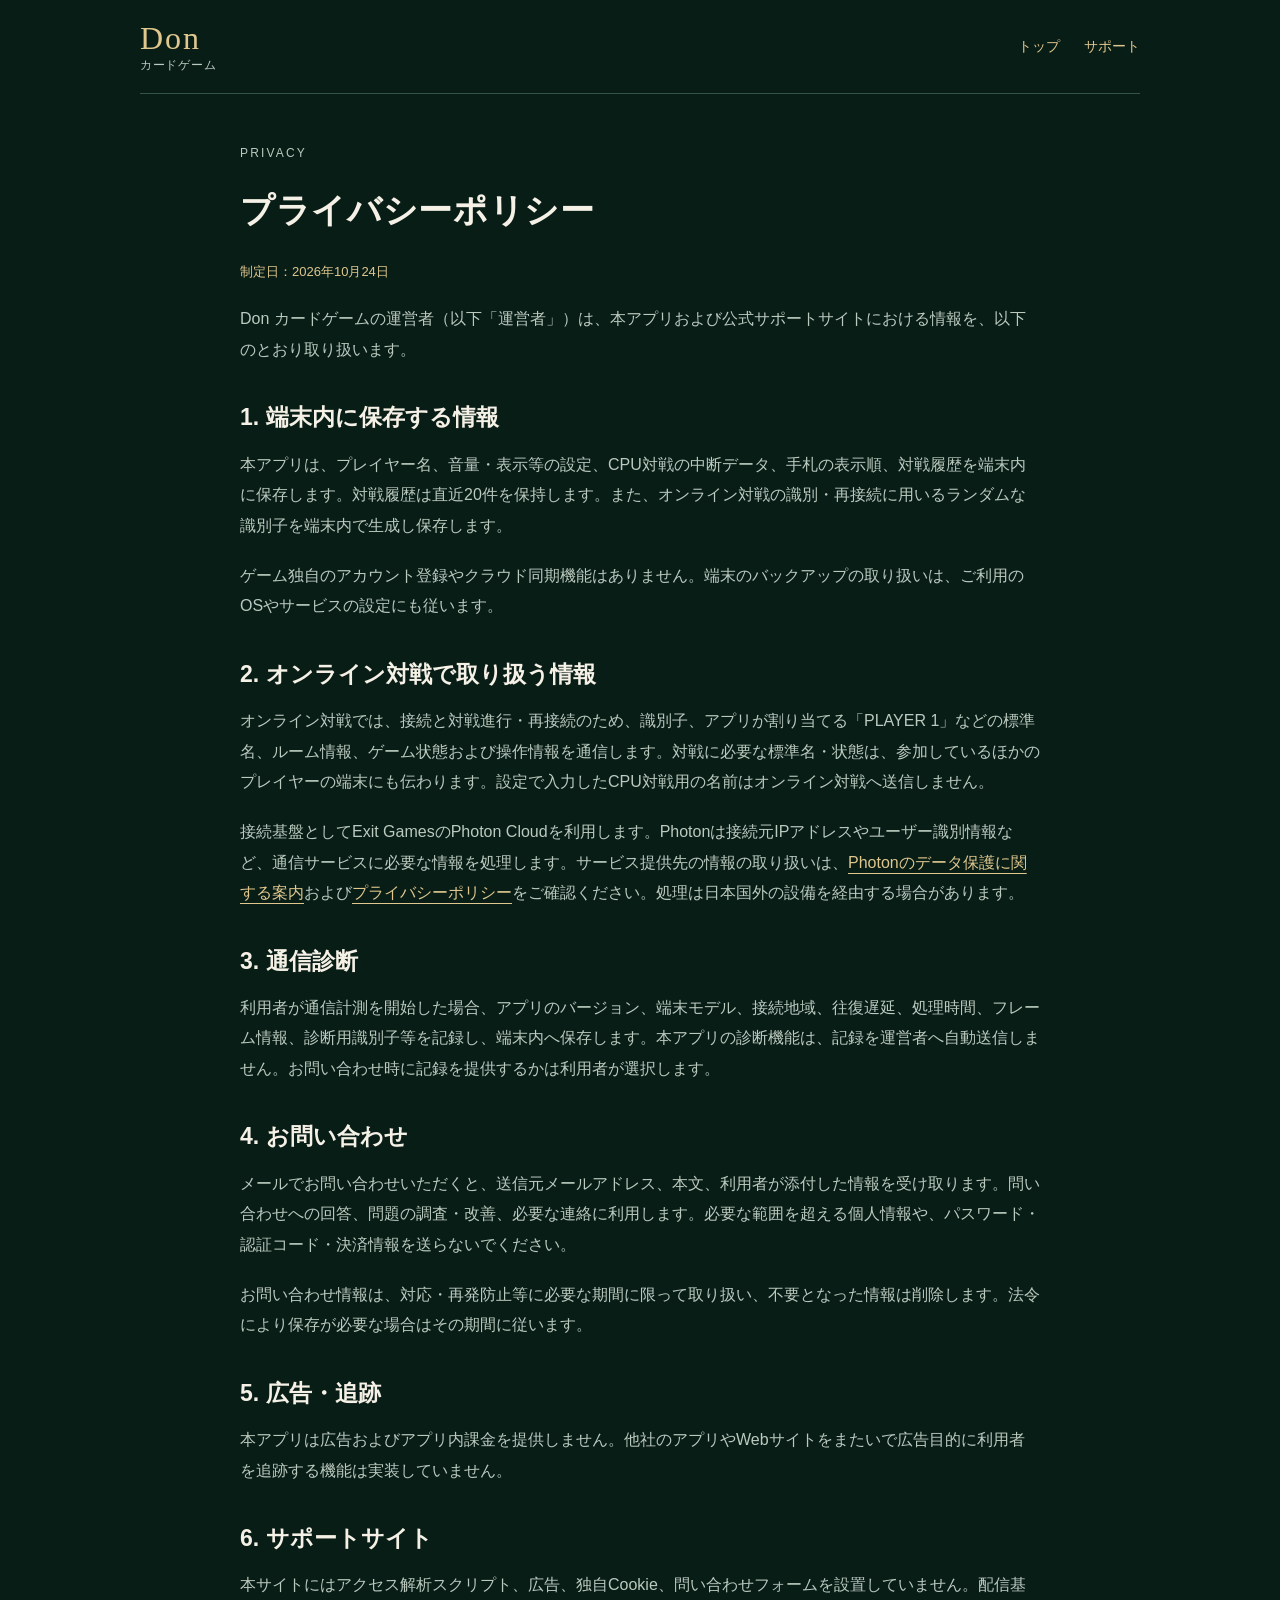
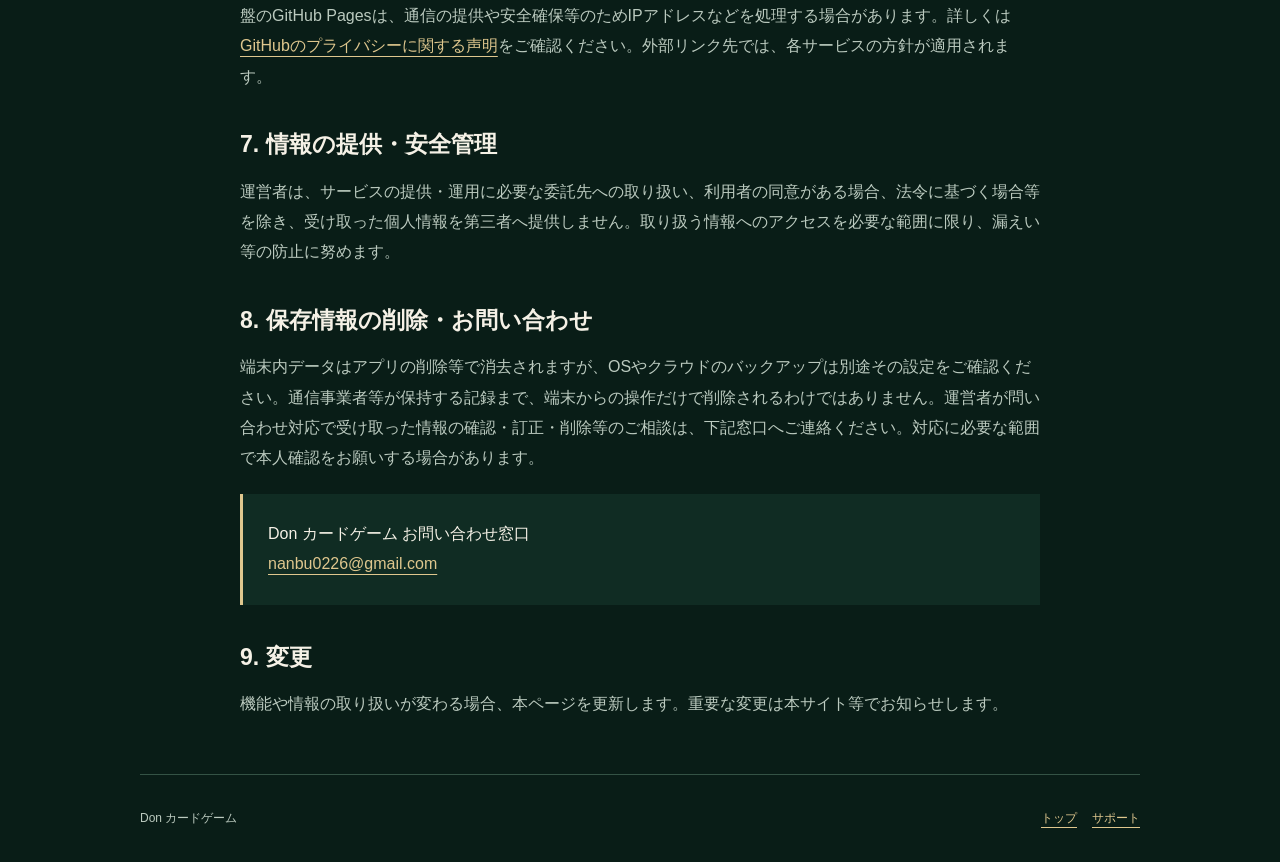
==== privacy.html @ 72e296f7 "Publish Don support and privacy pages for V16 release" ====
<!doctype html>
<html lang="ja"><head><meta charset="utf-8"><meta name="viewport" content="width=device-width,initial-scale=1"><meta name="description" content="Don カードゲームのプライバシーポリシー。オンライン対戦、端末保存、問い合わせにおける情報の取り扱いについて。"><meta name="theme-color" content="#091d17"><title>プライバシーポリシー｜Don カードゲーム</title><link rel="icon" href="assets/app-icon.png"><link rel="stylesheet" href="styles.css"></head>
<body><a class="skip" href="#main">本文へ移動</a><header><a class="brand" href="./">Don<span>カードゲーム</span></a><nav aria-label="メインメニュー"><a href="./">トップ</a><a href="support.html">サポート</a></nav></header>
<main id="main" class="document"><p class="eyebrow">PRIVACY</p><h1>プライバシーポリシー</h1><p class="meta">制定日：2026年10月24日</p><p>Don カードゲームの運営者（以下「運営者」）は、本アプリおよび公式サポートサイトにおける情報を、以下のとおり取り扱います。</p>
<h2>1. 端末内に保存する情報</h2><p>本アプリは、プレイヤー名、音量・表示等の設定、CPU対戦の中断データ、手札の表示順、対戦履歴を端末内に保存します。対戦履歴は直近20件を保持します。また、オンライン対戦の識別・再接続に用いるランダムな識別子を端末内で生成し保存します。</p><p>ゲーム独自のアカウント登録やクラウド同期機能はありません。端末のバックアップの取り扱いは、ご利用のOSやサービスの設定にも従います。</p>
<h2>2. オンライン対戦で取り扱う情報</h2><p>オンライン対戦では、接続と対戦進行・再接続のため、識別子、アプリが割り当てる「PLAYER 1」などの標準名、ルーム情報、ゲーム状態および操作情報を通信します。対戦に必要な標準名・状態は、参加しているほかのプレイヤーの端末にも伝わります。設定で入力したCPU対戦用の名前はオンライン対戦へ送信しません。</p><p>接続基盤としてExit GamesのPhoton Cloudを利用します。Photonは接続元IPアドレスやユーザー識別情報など、通信サービスに必要な情報を処理します。サービス提供先の情報の取り扱いは、<a href="https://www.photonengine.com/terms/gdpr">Photonのデータ保護に関する案内</a>および<a href="https://www.photonengine.com/terms/privacyandcookiepolicy">プライバシーポリシー</a>をご確認ください。処理は日本国外の設備を経由する場合があります。</p>
<h2>3. 通信診断</h2><p>利用者が通信計測を開始した場合、アプリのバージョン、端末モデル、接続地域、往復遅延、処理時間、フレーム情報、診断用識別子等を記録し、端末内へ保存します。本アプリの診断機能は、記録を運営者へ自動送信しません。お問い合わせ時に記録を提供するかは利用者が選択します。</p>
<h2>4. お問い合わせ</h2><p>メールでお問い合わせいただくと、送信元メールアドレス、本文、利用者が添付した情報を受け取ります。問い合わせへの回答、問題の調査・改善、必要な連絡に利用します。必要な範囲を超える個人情報や、パスワード・認証コード・決済情報を送らないでください。</p><p>お問い合わせ情報は、対応・再発防止等に必要な期間に限って取り扱い、不要となった情報は削除します。法令により保存が必要な場合はその期間に従います。</p>
<h2>5. 広告・追跡</h2><p>本アプリは広告およびアプリ内課金を提供しません。他社のアプリやWebサイトをまたいで広告目的に利用者を追跡する機能は実装していません。</p>
<h2>6. サポートサイト</h2><p>本サイトにはアクセス解析スクリプト、広告、独自Cookie、問い合わせフォームを設置していません。配信基盤のGitHub Pagesは、通信の提供や安全確保等のためIPアドレスなどを処理する場合があります。詳しくは<a href="https://docs.github.com/en/site-policy/privacy-policies/github-general-privacy-statement">GitHubのプライバシーに関する声明</a>をご確認ください。外部リンク先では、各サービスの方針が適用されます。</p>
<h2>7. 情報の提供・安全管理</h2><p>運営者は、サービスの提供・運用に必要な委託先への取り扱い、利用者の同意がある場合、法令に基づく場合等を除き、受け取った個人情報を第三者へ提供しません。取り扱う情報へのアクセスを必要な範囲に限り、漏えい等の防止に努めます。</p>
<h2>8. 保存情報の削除・お問い合わせ</h2><p>端末内データはアプリの削除等で消去されますが、OSやクラウドのバックアップは別途その設定をご確認ください。通信事業者等が保持する記録まで、端末からの操作だけで削除されるわけではありません。運営者が問い合わせ対応で受け取った情報の確認・訂正・削除等のご相談は、下記窓口へご連絡ください。対応に必要な範囲で本人確認をお願いする場合があります。</p><div class="contact">Don カードゲーム お問い合わせ窓口<br><a href="mailto:nanbu0226@gmail.com">nanbu0226@gmail.com</a></div>
<h2>9. 変更</h2><p>機能や情報の取り扱いが変わる場合、本ページを更新します。重要な変更は本サイト等でお知らせします。</p></main>
<footer><span>Don カードゲーム</span><div><a href="./">トップ</a><a href="support.html">サポート</a></div></footer></body></html>
---- styles.css ----
:root{color-scheme:dark;--bg:#091d17;--panel:#102c23;--line:#345345;--ink:#f5f1e6;--muted:#bbcabf;--gold:#dfc78e}*{box-sizing:border-box}html{scroll-behavior:smooth}body{margin:0;background:var(--bg);color:var(--ink);font:16px/1.9 -apple-system,BlinkMacSystemFont,"Hiragino Kaku Gothic ProN","Yu Gothic",sans-serif}a{color:var(--gold);text-underline-offset:5px}a:hover{color:#fff}a:focus-visible{outline:2px solid var(--gold);outline-offset:6px}header,main,footer{width:min(100% - 40px,1000px);margin-inline:auto}header{display:flex;align-items:center;justify-content:space-between;gap:20px;min-height:94px;border-bottom:1px solid var(--line)}.brand{font:32px Georgia,serif;text-decoration:none;letter-spacing:.06em}.brand span{font:12px/1.4 sans-serif;display:block;letter-spacing:.06em;color:var(--muted)}nav{display:flex;gap:24px;font-size:14px;flex-wrap:wrap}nav a{text-decoration:none}.hero{padding:85px 0 70px;display:grid;grid-template-columns:1fr 180px;gap:50px;align-items:center}.eyebrow{font-size:12px;letter-spacing:.18em;color:var(--gold);margin:0 0 20px}h1{font-size:clamp(30px,5vw,49px);line-height:1.5;letter-spacing:.02em;margin:0 0 24px}h2{font-size:24px;line-height:1.5;margin:0 0 20px}h3{font-size:18px;margin:0 0 10px}p{margin:0 0 20px}.lead{font-size:18px;color:var(--muted)}.icon{width:180px;height:180px;border-radius:35px;box-shadow:0 20px 60px #0006}.chips{display:flex;gap:10px;flex-wrap:wrap;margin:28px 0}.chips span{border:1px solid var(--line);padding:4px 15px;border-radius:30px;font-size:13px}.actions{display:flex;gap:16px;flex-wrap:wrap;margin-top:30px}.button{display:inline-block;text-decoration:none;padding:11px 24px;border:1px solid var(--gold);border-radius:6px}.button.primary{background:var(--gold);color:var(--bg)}section{padding:42px 0;border-top:1px solid var(--line)}.grid{display:grid;grid-template-columns:repeat(3,1fr);gap:24px}.card{background:var(--panel);padding:27px;border-radius:10px}.card p{color:var(--muted);font-size:14px;margin:0}.number{font:28px Georgia,serif;color:var(--gold);margin-bottom:18px;display:block}.document{max-width:800px;padding-top:48px;padding-bottom:35px}.document h1{font-size:34px}.document h2{font-size:23px;margin:35px 0 15px}.document p,.document li{color:var(--muted)}.document strong{color:var(--ink)}ul,ol{padding-left:24px}.note{font-size:13px;color:var(--muted)}.contact{padding:25px;background:var(--panel);border-left:3px solid var(--gold);overflow-wrap:anywhere}details{border-bottom:1px solid var(--line);padding:18px 0}summary{cursor:pointer;color:var(--ink);font-weight:600}details p{margin:14px 0 0}.meta{color:var(--gold)!important;font-size:13px}footer{padding:32px 0;border-top:1px solid var(--line);display:flex;justify-content:space-between;gap:15px;color:var(--muted);font-size:12px}footer a{margin-left:15px}.skip{position:absolute;left:12px;top:-100px;padding:8px;background:var(--panel)}.skip:focus{top:10px}@media(max-width:650px){header{min-height:100px;align-items:flex-start;padding:22px 0;gap:18px}nav{gap:8px 16px;justify-content:flex-end;font-size:12px}.hero{padding:46px 0;grid-template-columns:1fr;gap:25px}.hero .icon{grid-row:1;width:84px;height:84px;border-radius:19px}.grid{grid-template-columns:1fr;gap:15px}section{padding:32px 0}.document{padding-top:35px}.document h1{font-size:28px}footer{display:block}footer div{margin-top:8px}footer a{margin:0 16px 0 0}.lead{font-size:16px}}
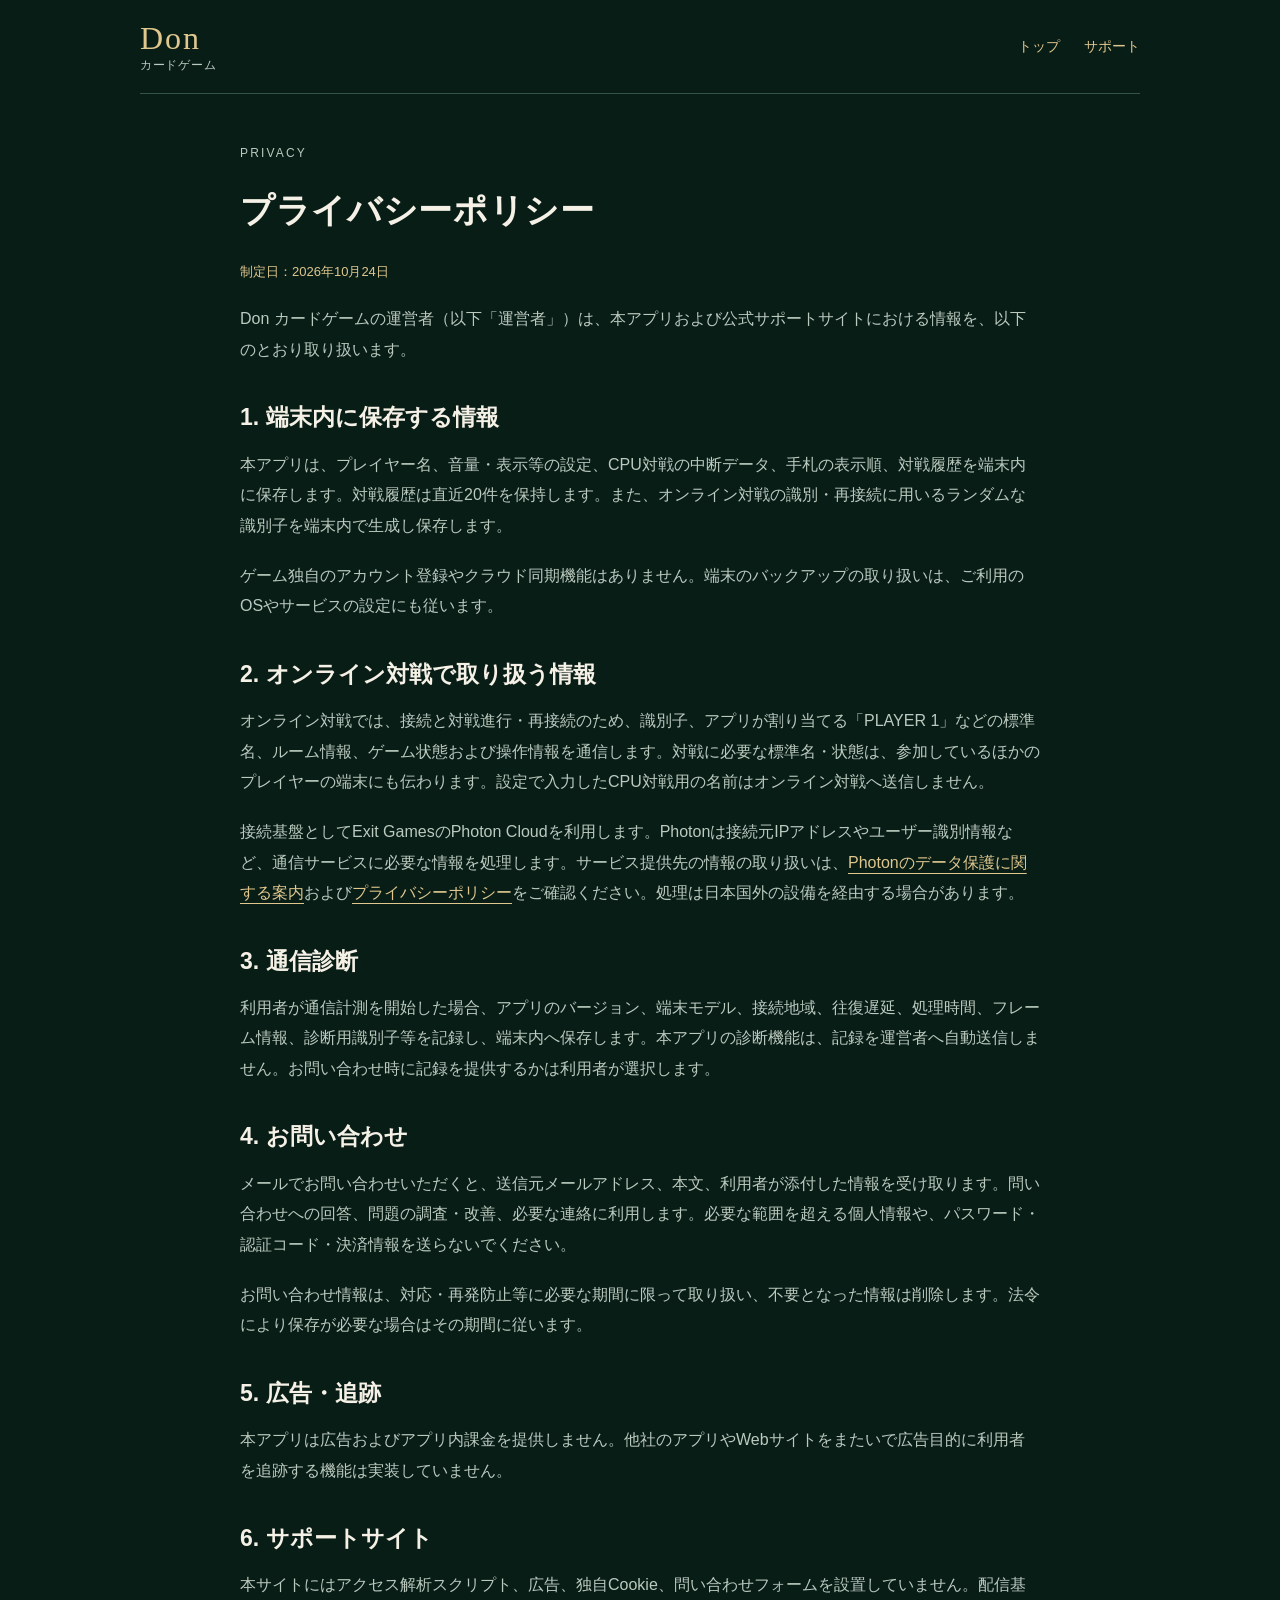
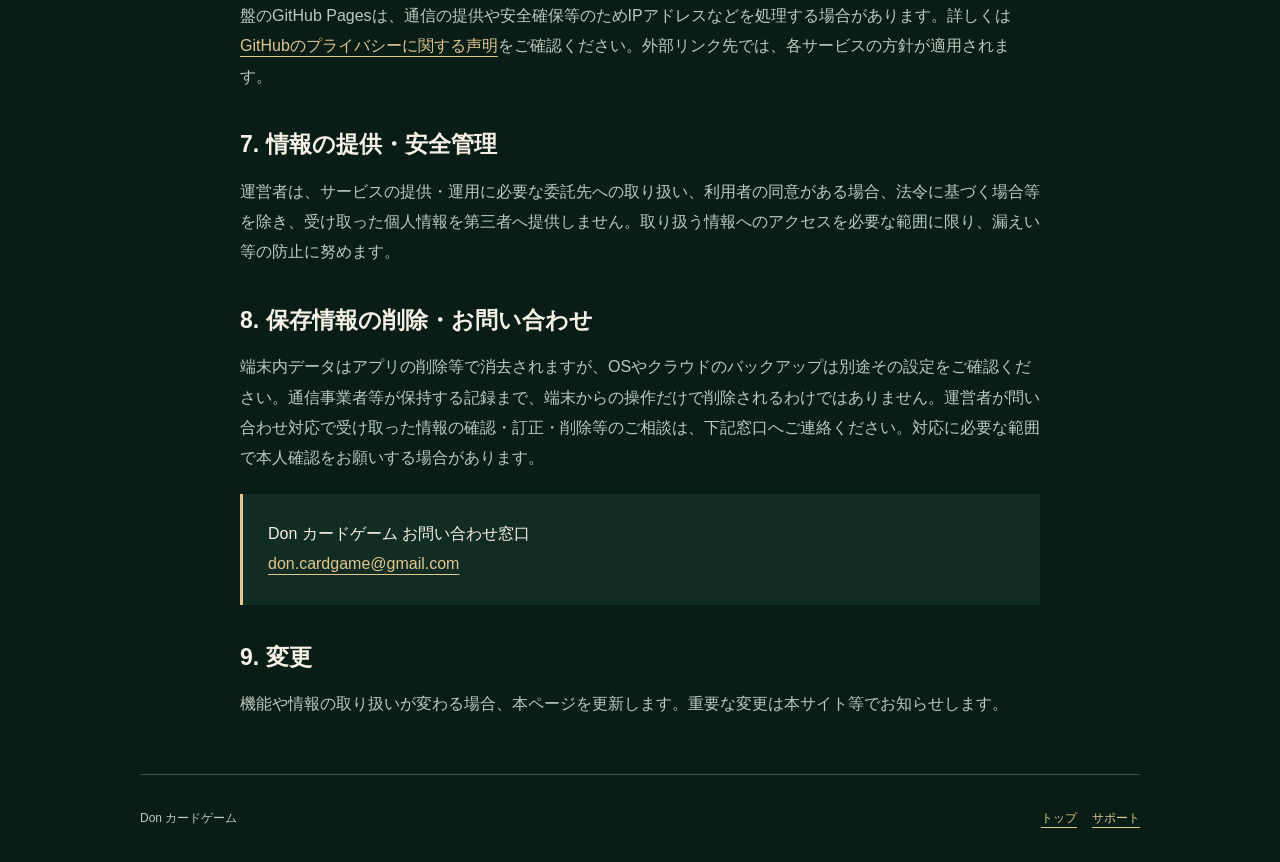
==== commit 08e3a8f0: "Use dedicated Don support email" ====
--- a/privacy.html
+++ b/privacy.html
@@ -9,6 +9,6 @@
 <h2>5. 広告・追跡</h2><p>本アプリは広告およびアプリ内課金を提供しません。他社のアプリやWebサイトをまたいで広告目的に利用者を追跡する機能は実装していません。</p>
 <h2>6. サポートサイト</h2><p>本サイトにはアクセス解析スクリプト、広告、独自Cookie、問い合わせフォームを設置していません。配信基盤のGitHub Pagesは、通信の提供や安全確保等のためIPアドレスなどを処理する場合があります。詳しくは<a href="https://docs.github.com/en/site-policy/privacy-policies/github-general-privacy-statement">GitHubのプライバシーに関する声明</a>をご確認ください。外部リンク先では、各サービスの方針が適用されます。</p>
 <h2>7. 情報の提供・安全管理</h2><p>運営者は、サービスの提供・運用に必要な委託先への取り扱い、利用者の同意がある場合、法令に基づく場合等を除き、受け取った個人情報を第三者へ提供しません。取り扱う情報へのアクセスを必要な範囲に限り、漏えい等の防止に努めます。</p>
-<h2>8. 保存情報の削除・お問い合わせ</h2><p>端末内データはアプリの削除等で消去されますが、OSやクラウドのバックアップは別途その設定をご確認ください。通信事業者等が保持する記録まで、端末からの操作だけで削除されるわけではありません。運営者が問い合わせ対応で受け取った情報の確認・訂正・削除等のご相談は、下記窓口へご連絡ください。対応に必要な範囲で本人確認をお願いする場合があります。</p><div class="contact">Don カードゲーム お問い合わせ窓口<br><a href="mailto:nanbu0226@gmail.com">nanbu0226@gmail.com</a></div>
+<h2>8. 保存情報の削除・お問い合わせ</h2><p>端末内データはアプリの削除等で消去されますが、OSやクラウドのバックアップは別途その設定をご確認ください。通信事業者等が保持する記録まで、端末からの操作だけで削除されるわけではありません。運営者が問い合わせ対応で受け取った情報の確認・訂正・削除等のご相談は、下記窓口へご連絡ください。対応に必要な範囲で本人確認をお願いする場合があります。</p><div class="contact">Don カードゲーム お問い合わせ窓口<br><a href="mailto:don.cardgame@gmail.com">don.cardgame@gmail.com</a></div>
 <h2>9. 変更</h2><p>機能や情報の取り扱いが変わる場合、本ページを更新します。重要な変更は本サイト等でお知らせします。</p></main>
 <footer><span>Don カードゲーム</span><div><a href="./">トップ</a><a href="support.html">サポート</a></div></footer></body></html>
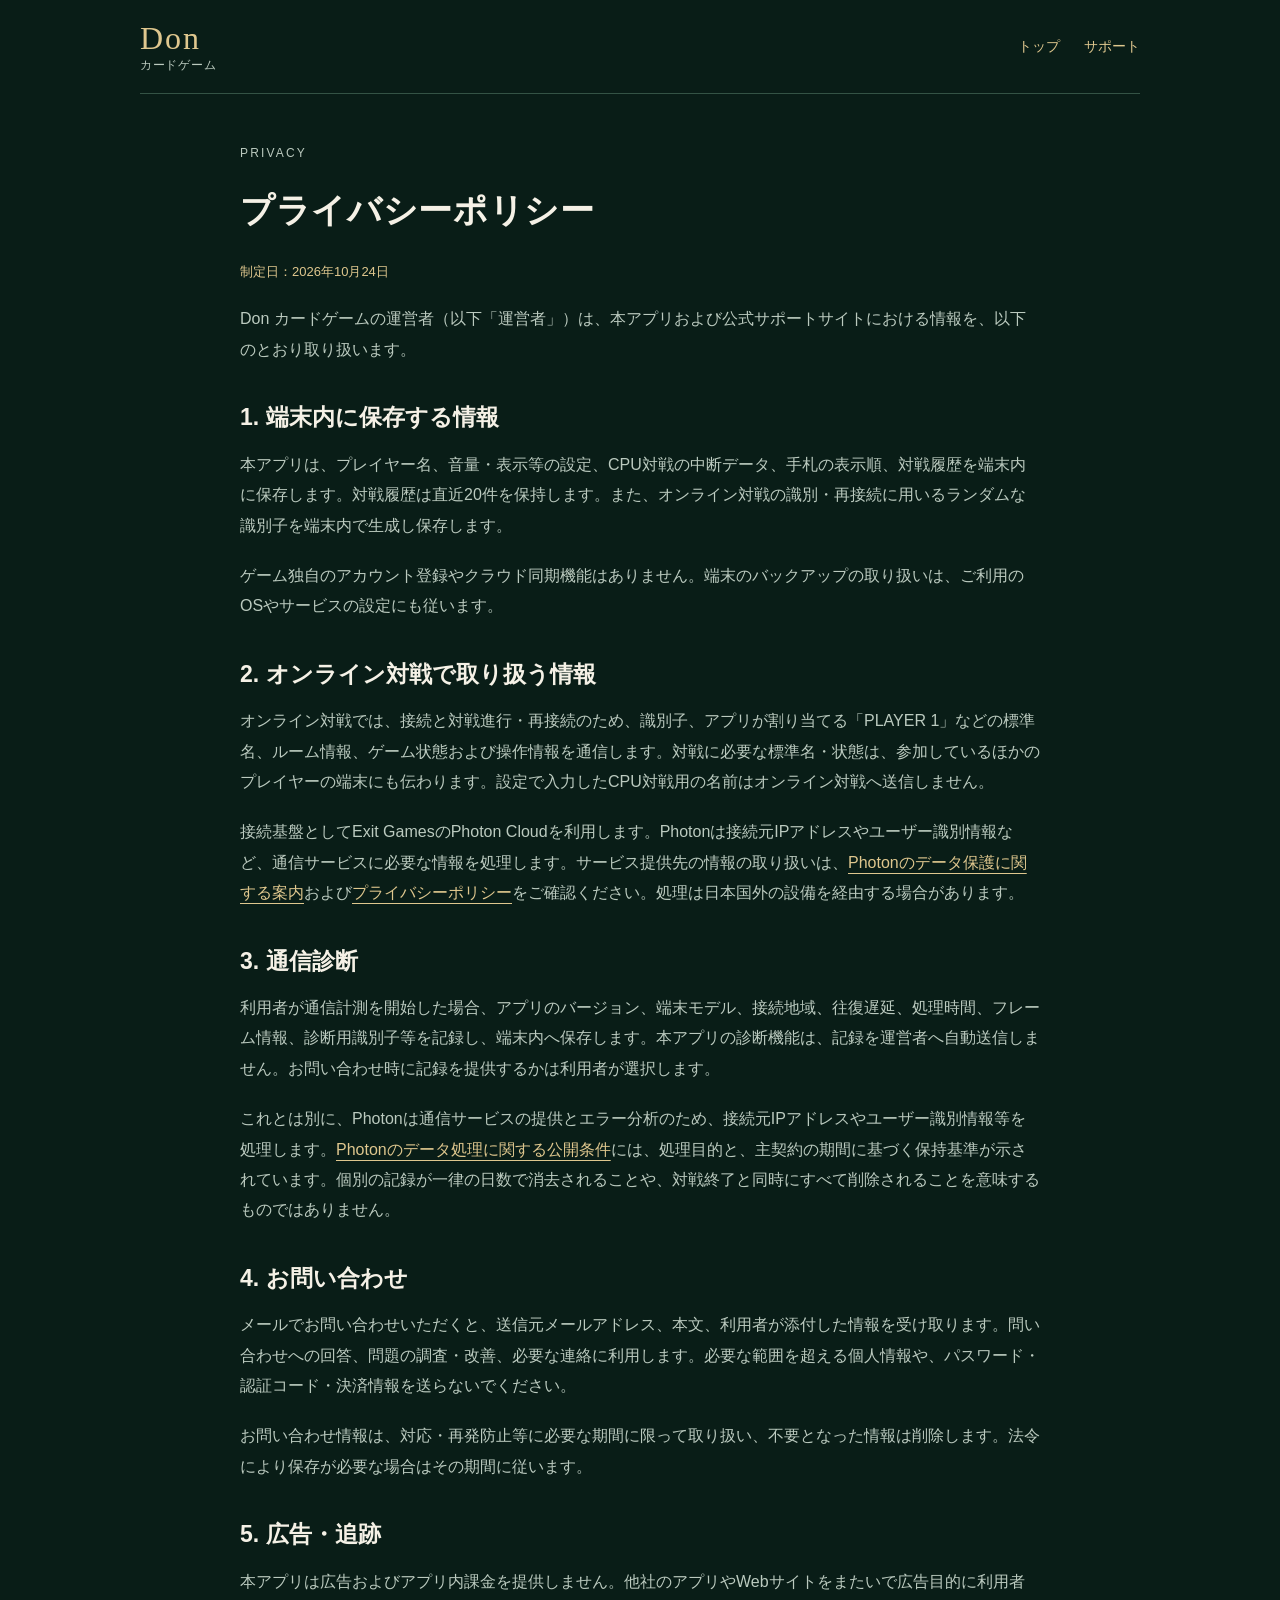
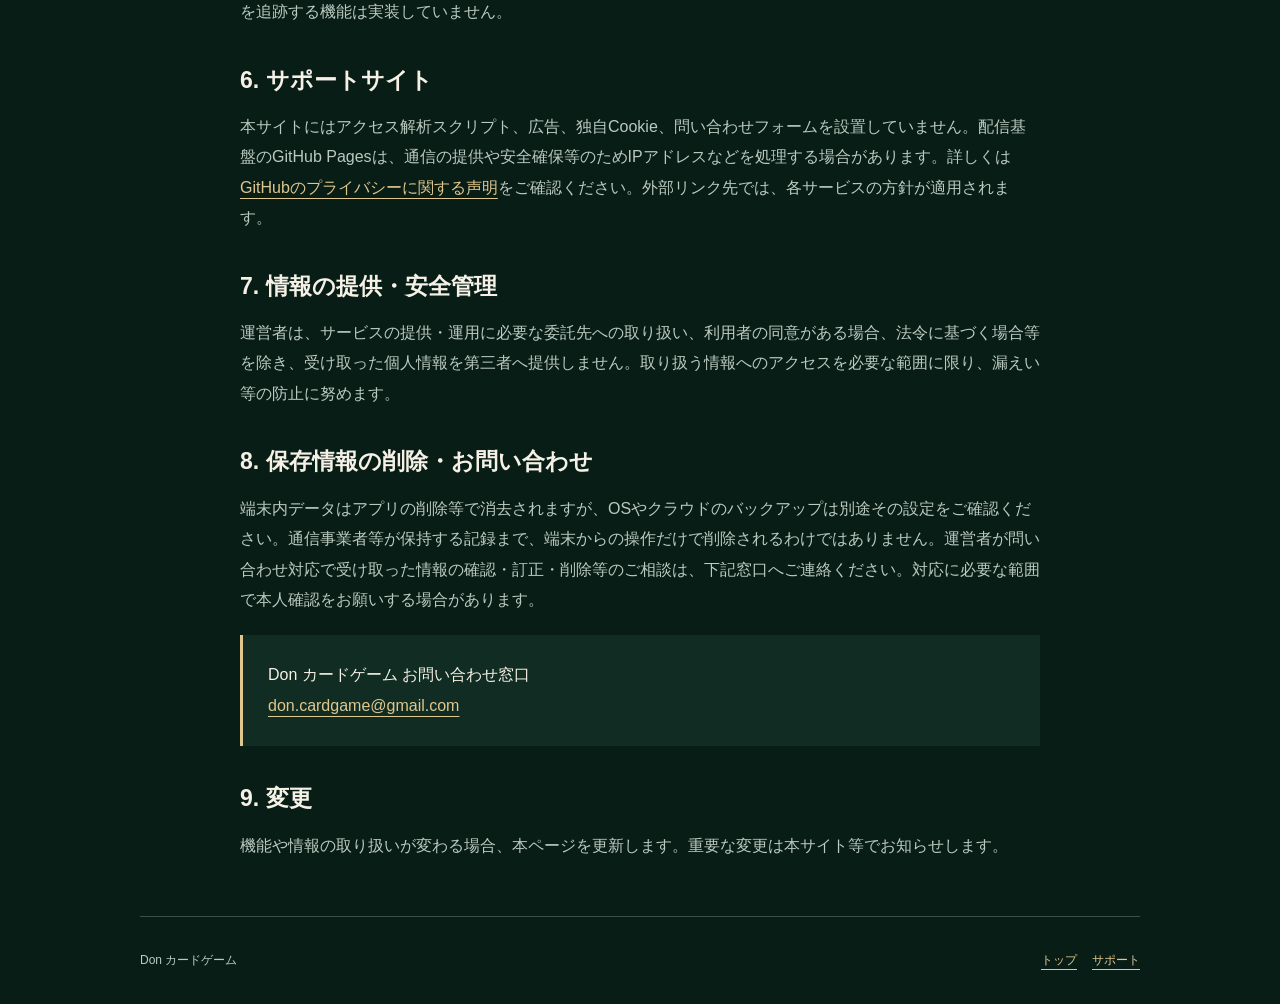
==== commit fc818696: "Clarify Photon service diagnostics in privacy policy" ====
--- a/privacy.html
+++ b/privacy.html
@@ -4,7 +4,7 @@
 <main id="main" class="document"><p class="eyebrow">PRIVACY</p><h1>プライバシーポリシー</h1><p class="meta">制定日：2026年10月24日</p><p>Don カードゲームの運営者（以下「運営者」）は、本アプリおよび公式サポートサイトにおける情報を、以下のとおり取り扱います。</p>
 <h2>1. 端末内に保存する情報</h2><p>本アプリは、プレイヤー名、音量・表示等の設定、CPU対戦の中断データ、手札の表示順、対戦履歴を端末内に保存します。対戦履歴は直近20件を保持します。また、オンライン対戦の識別・再接続に用いるランダムな識別子を端末内で生成し保存します。</p><p>ゲーム独自のアカウント登録やクラウド同期機能はありません。端末のバックアップの取り扱いは、ご利用のOSやサービスの設定にも従います。</p>
 <h2>2. オンライン対戦で取り扱う情報</h2><p>オンライン対戦では、接続と対戦進行・再接続のため、識別子、アプリが割り当てる「PLAYER 1」などの標準名、ルーム情報、ゲーム状態および操作情報を通信します。対戦に必要な標準名・状態は、参加しているほかのプレイヤーの端末にも伝わります。設定で入力したCPU対戦用の名前はオンライン対戦へ送信しません。</p><p>接続基盤としてExit GamesのPhoton Cloudを利用します。Photonは接続元IPアドレスやユーザー識別情報など、通信サービスに必要な情報を処理します。サービス提供先の情報の取り扱いは、<a href="https://www.photonengine.com/terms/gdpr">Photonのデータ保護に関する案内</a>および<a href="https://www.photonengine.com/terms/privacyandcookiepolicy">プライバシーポリシー</a>をご確認ください。処理は日本国外の設備を経由する場合があります。</p>
-<h2>3. 通信診断</h2><p>利用者が通信計測を開始した場合、アプリのバージョン、端末モデル、接続地域、往復遅延、処理時間、フレーム情報、診断用識別子等を記録し、端末内へ保存します。本アプリの診断機能は、記録を運営者へ自動送信しません。お問い合わせ時に記録を提供するかは利用者が選択します。</p>
+<h2>3. 通信診断</h2><p>利用者が通信計測を開始した場合、アプリのバージョン、端末モデル、接続地域、往復遅延、処理時間、フレーム情報、診断用識別子等を記録し、端末内へ保存します。本アプリの診断機能は、記録を運営者へ自動送信しません。お問い合わせ時に記録を提供するかは利用者が選択します。</p><p>これとは別に、Photonは通信サービスの提供とエラー分析のため、接続元IPアドレスやユーザー識別情報等を処理します。<a href="https://www.photonengine.com/terms/dpa">Photonのデータ処理に関する公開条件</a>には、処理目的と、主契約の期間に基づく保持基準が示されています。個別の記録が一律の日数で消去されることや、対戦終了と同時にすべて削除されることを意味するものではありません。</p>
 <h2>4. お問い合わせ</h2><p>メールでお問い合わせいただくと、送信元メールアドレス、本文、利用者が添付した情報を受け取ります。問い合わせへの回答、問題の調査・改善、必要な連絡に利用します。必要な範囲を超える個人情報や、パスワード・認証コード・決済情報を送らないでください。</p><p>お問い合わせ情報は、対応・再発防止等に必要な期間に限って取り扱い、不要となった情報は削除します。法令により保存が必要な場合はその期間に従います。</p>
 <h2>5. 広告・追跡</h2><p>本アプリは広告およびアプリ内課金を提供しません。他社のアプリやWebサイトをまたいで広告目的に利用者を追跡する機能は実装していません。</p>
 <h2>6. サポートサイト</h2><p>本サイトにはアクセス解析スクリプト、広告、独自Cookie、問い合わせフォームを設置していません。配信基盤のGitHub Pagesは、通信の提供や安全確保等のためIPアドレスなどを処理する場合があります。詳しくは<a href="https://docs.github.com/en/site-policy/privacy-policies/github-general-privacy-statement">GitHubのプライバシーに関する声明</a>をご確認ください。外部リンク先では、各サービスの方針が適用されます。</p>
